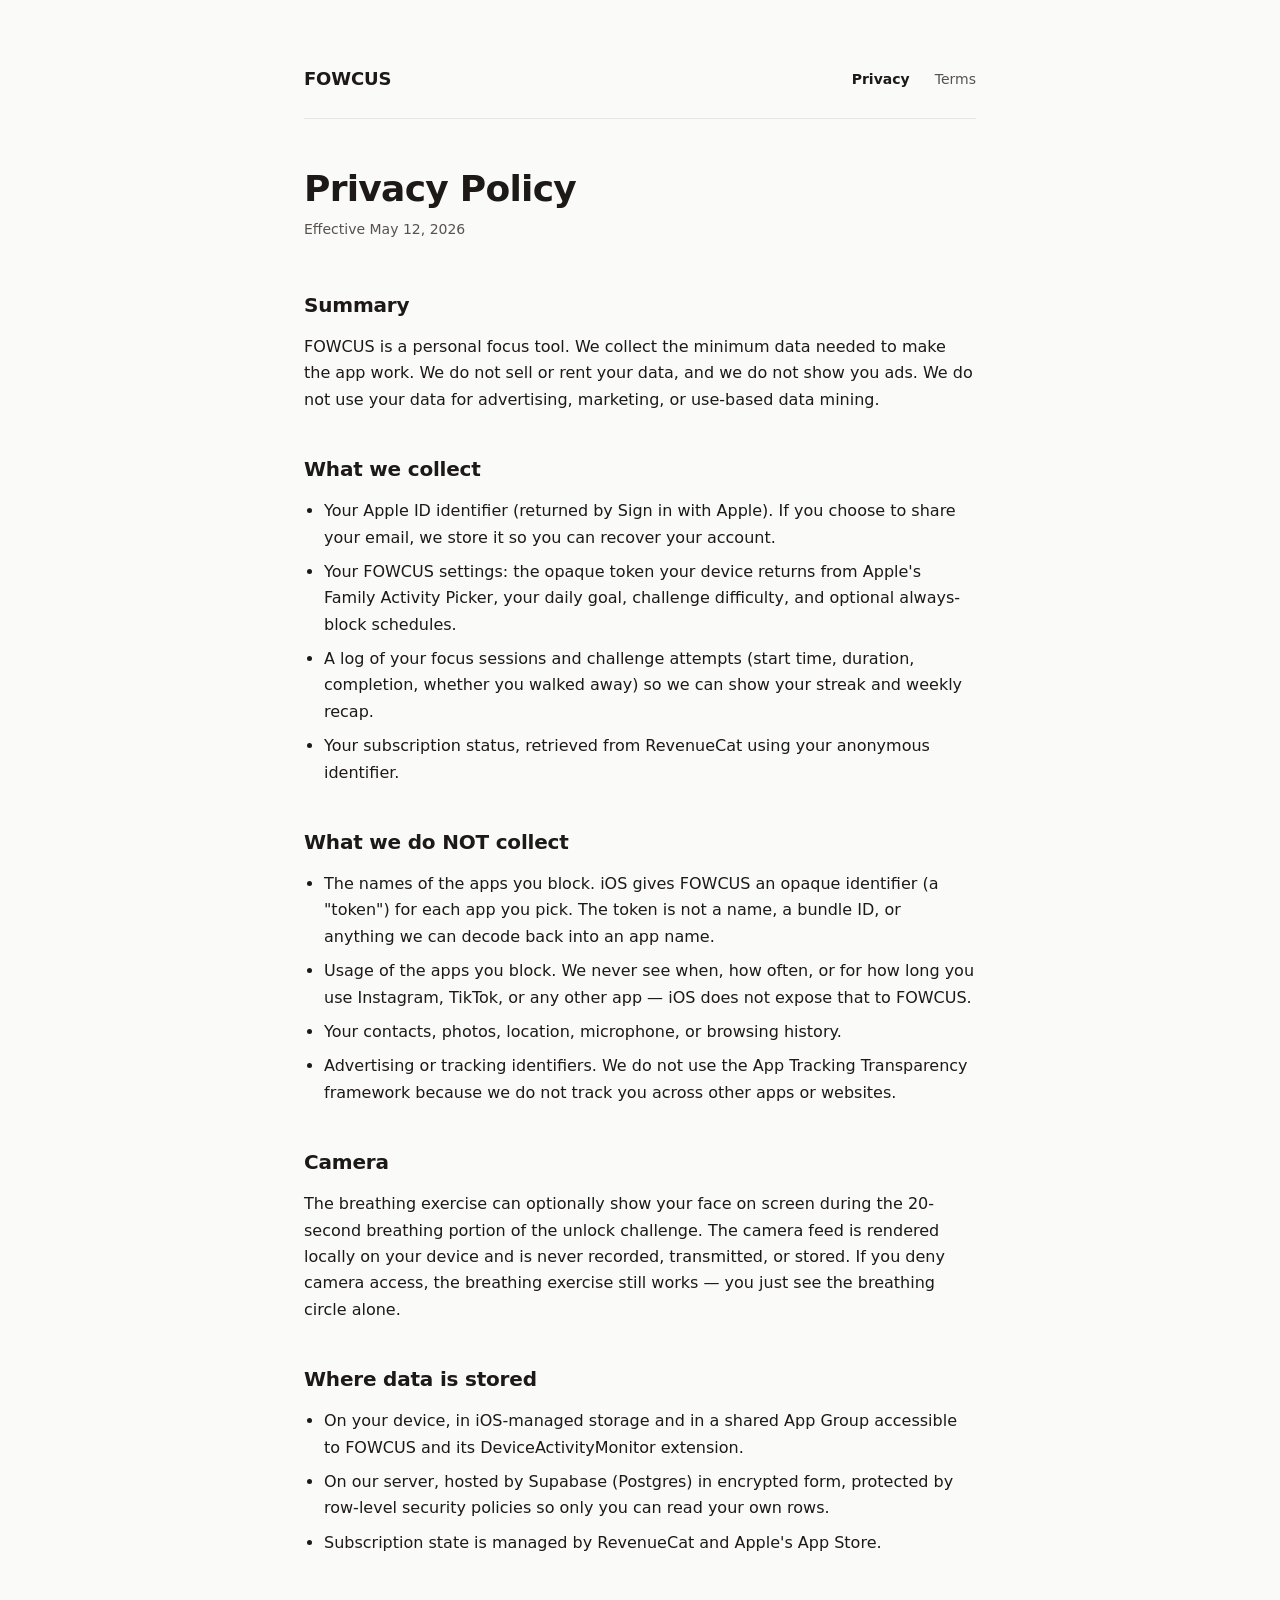
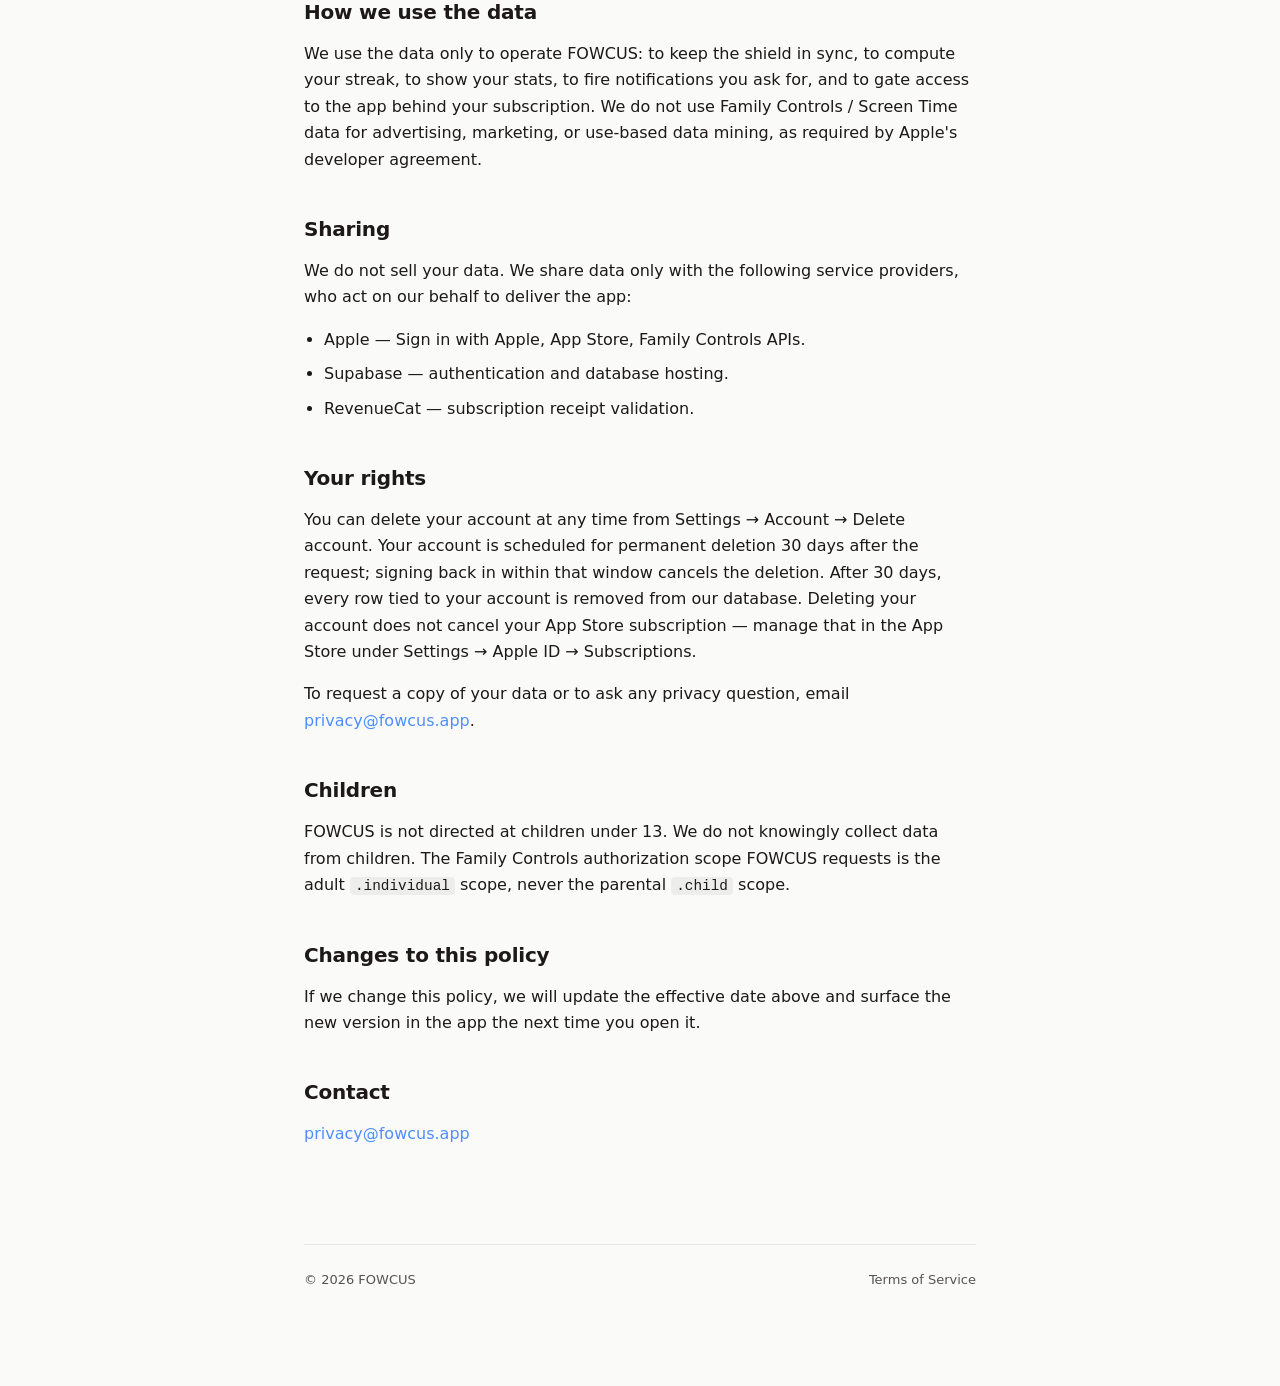
==== privacy.html @ 83e774c5 "Initial legal pages" ====
<!DOCTYPE html>
<html lang="en">
<head>
  <meta charset="UTF-8" />
  <meta name="viewport" content="width=device-width, initial-scale=1.0" />
  <meta name="robots" content="index, follow" />
  <title>Privacy Policy — FOWCUS</title>
  <meta name="description" content="The FOWCUS Privacy Policy describes what data the app collects, how it is used, and your rights." />
  <link rel="stylesheet" href="style.css" />
</head>
<body>
  <div class="container">
    <header class="site">
      <a href="index.html" class="brand">FOWCUS</a>
      <nav>
        <a href="privacy.html" class="active">Privacy</a>
        <a href="terms.html">Terms</a>
      </nav>
    </header>

    <h1>Privacy Policy</h1>
    <p class="effective-date">Effective May 12, 2026</p>

    <h2>Summary</h2>
    <p>
      FOWCUS is a personal focus tool. We collect the minimum data needed to
      make the app work. We do not sell or rent your data, and we do not show
      you ads. We do not use your data for advertising, marketing, or
      use-based data mining.
    </p>

    <h2>What we collect</h2>
    <ul>
      <li>
        Your Apple ID identifier (returned by Sign in with Apple). If you
        choose to share your email, we store it so you can recover your
        account.
      </li>
      <li>
        Your FOWCUS settings: the opaque token your device returns from
        Apple's Family Activity Picker, your daily goal, challenge
        difficulty, and optional always-block schedules.
      </li>
      <li>
        A log of your focus sessions and challenge attempts (start time,
        duration, completion, whether you walked away) so we can show your
        streak and weekly recap.
      </li>
      <li>
        Your subscription status, retrieved from RevenueCat using your
        anonymous identifier.
      </li>
    </ul>

    <h2>What we do NOT collect</h2>
    <ul>
      <li>
        The names of the apps you block. iOS gives FOWCUS an opaque
        identifier (a "token") for each app you pick. The token is not a
        name, a bundle ID, or anything we can decode back into an app name.
      </li>
      <li>
        Usage of the apps you block. We never see when, how often, or for
        how long you use Instagram, TikTok, or any other app — iOS does not
        expose that to FOWCUS.
      </li>
      <li>
        Your contacts, photos, location, microphone, or browsing history.
      </li>
      <li>
        Advertising or tracking identifiers. We do not use the App Tracking
        Transparency framework because we do not track you across other apps
        or websites.
      </li>
    </ul>

    <h2>Camera</h2>
    <p>
      The breathing exercise can optionally show your face on screen during
      the 20-second breathing portion of the unlock challenge. The camera
      feed is rendered locally on your device and is never recorded,
      transmitted, or stored. If you deny camera access, the breathing
      exercise still works — you just see the breathing circle alone.
    </p>

    <h2>Where data is stored</h2>
    <ul>
      <li>
        On your device, in iOS-managed storage and in a shared App Group
        accessible to FOWCUS and its DeviceActivityMonitor extension.
      </li>
      <li>
        On our server, hosted by Supabase (Postgres) in encrypted form,
        protected by row-level security policies so only you can read your
        own rows.
      </li>
      <li>
        Subscription state is managed by RevenueCat and Apple's App Store.
      </li>
    </ul>

    <h2>How we use the data</h2>
    <p>
      We use the data only to operate FOWCUS: to keep the shield in sync, to
      compute your streak, to show your stats, to fire notifications you ask
      for, and to gate access to the app behind your subscription. We do not
      use Family Controls / Screen Time data for advertising, marketing, or
      use-based data mining, as required by Apple's developer agreement.
    </p>

    <h2>Sharing</h2>
    <p>
      We do not sell your data. We share data only with the following service
      providers, who act on our behalf to deliver the app:
    </p>
    <ul>
      <li>Apple — Sign in with Apple, App Store, Family Controls APIs.</li>
      <li>Supabase — authentication and database hosting.</li>
      <li>RevenueCat — subscription receipt validation.</li>
    </ul>

    <h2>Your rights</h2>
    <p>
      You can delete your account at any time from Settings → Account →
      Delete account. Your account is scheduled for permanent deletion 30
      days after the request; signing back in within that window cancels the
      deletion. After 30 days, every row tied to your account is removed
      from our database. Deleting your account does not cancel your App
      Store subscription — manage that in the App Store under Settings →
      Apple ID → Subscriptions.
    </p>
    <p>
      To request a copy of your data or to ask any privacy question, email
      <a href="mailto:privacy@fowcus.app">privacy@fowcus.app</a>.
    </p>

    <h2>Children</h2>
    <p>
      FOWCUS is not directed at children under 13. We do not knowingly
      collect data from children. The Family Controls authorization scope
      FOWCUS requests is the adult <code>.individual</code> scope, never the
      parental <code>.child</code> scope.
    </p>

    <h2>Changes to this policy</h2>
    <p>
      If we change this policy, we will update the effective date above and
      surface the new version in the app the next time you open it.
    </p>

    <h2>Contact</h2>
    <p>
      <a href="mailto:privacy@fowcus.app">privacy@fowcus.app</a>
    </p>

    <footer class="site">
      <span>&copy; 2026 FOWCUS</span>
      <span>
        <a href="terms.html">Terms of Service</a>
      </span>
    </footer>
  </div>
</body>
</html>
---- style.css ----
:root {
  --bg: #fafaf9;
  --surface: #ffffff;
  --border: #e7e5e4;
  --text: #1c1917;
  --text-muted: #57534e;
  --accent: #4F8EFF;
  --radius: 12px;
  --max-width: 720px;
  --font-sans: -apple-system, BlinkMacSystemFont, "SF Pro Text", "Segoe UI",
    system-ui, sans-serif;
}

* {
  box-sizing: border-box;
}

html {
  -webkit-text-size-adjust: 100%;
}

body {
  margin: 0;
  background: var(--bg);
  color: var(--text);
  font-family: var(--font-sans);
  font-size: 16px;
  line-height: 1.65;
  -webkit-font-smoothing: antialiased;
  -moz-osx-font-smoothing: grayscale;
}

.container {
  max-width: var(--max-width);
  margin: 0 auto;
  padding: 64px 24px 96px;
}

header.site {
  display: flex;
  align-items: center;
  justify-content: space-between;
  margin-bottom: 48px;
  padding-bottom: 24px;
  border-bottom: 1px solid var(--border);
}

header.site .brand {
  font-weight: 700;
  font-size: 18px;
  letter-spacing: -0.01em;
  color: var(--text);
  text-decoration: none;
}

header.site nav a {
  color: var(--text-muted);
  text-decoration: none;
  font-size: 14px;
  margin-left: 20px;
  transition: color 0.15s ease;
}

header.site nav a:hover {
  color: var(--text);
}

header.site nav a.active {
  color: var(--text);
  font-weight: 600;
}

h1 {
  font-size: 36px;
  font-weight: 700;
  letter-spacing: -0.02em;
  margin: 0 0 8px;
  line-height: 1.2;
}

.effective-date {
  color: var(--text-muted);
  font-size: 14px;
  margin: 0 0 48px;
}

h2 {
  font-size: 20px;
  font-weight: 600;
  letter-spacing: -0.01em;
  margin: 40px 0 12px;
  color: var(--text);
}

h2:first-of-type {
  margin-top: 0;
}

p {
  margin: 0 0 16px;
  color: var(--text);
}

ul {
  margin: 0 0 16px;
  padding-left: 20px;
}

li {
  margin-bottom: 8px;
  color: var(--text);
}

a {
  color: var(--accent);
  text-decoration: none;
}

a:hover {
  text-decoration: underline;
}

code {
  font-family: ui-monospace, "SF Mono", Menlo, Consolas, monospace;
  font-size: 0.9em;
  background: rgba(0, 0, 0, 0.05);
  padding: 1px 5px;
  border-radius: 4px;
}

footer.site {
  margin-top: 96px;
  padding-top: 24px;
  border-top: 1px solid var(--border);
  color: var(--text-muted);
  font-size: 13px;
  display: flex;
  justify-content: space-between;
}

footer.site a {
  color: var(--text-muted);
}

/* Landing page */
.landing {
  text-align: center;
  padding-top: 96px;
}

.landing h1 {
  font-size: 48px;
  margin-bottom: 16px;
}

.landing .lede {
  font-size: 18px;
  color: var(--text-muted);
  margin-bottom: 48px;
}

.landing .links {
  display: flex;
  gap: 16px;
  justify-content: center;
  flex-wrap: wrap;
}

.landing .links a {
  display: inline-block;
  padding: 14px 28px;
  background: var(--surface);
  border: 1px solid var(--border);
  border-radius: var(--radius);
  color: var(--text);
  font-weight: 600;
  transition: all 0.15s ease;
}

.landing .links a:hover {
  border-color: var(--accent);
  color: var(--accent);
  text-decoration: none;
  transform: translateY(-1px);
}

@media (max-width: 600px) {
  .container {
    padding: 32px 20px 64px;
  }
  h1 {
    font-size: 28px;
  }
  .landing h1 {
    font-size: 36px;
  }
  header.site nav a {
    margin-left: 12px;
  }
}
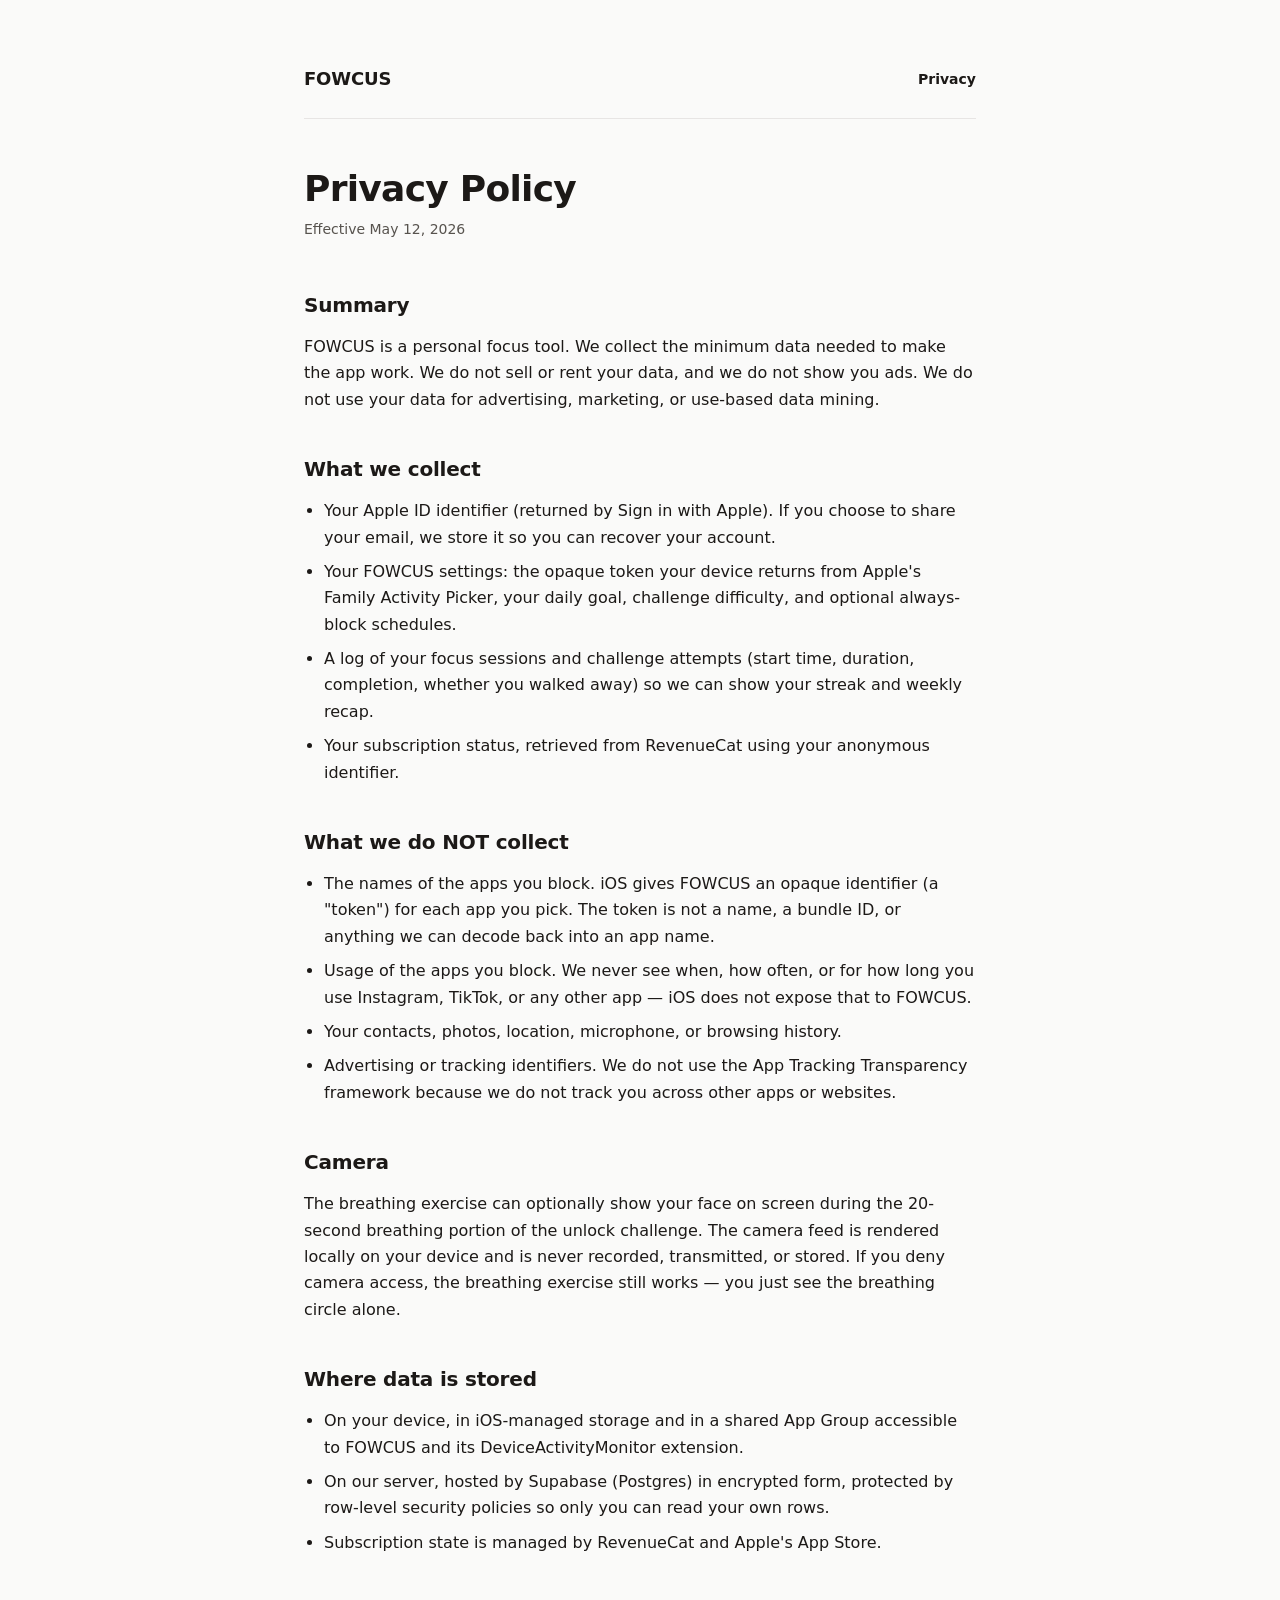
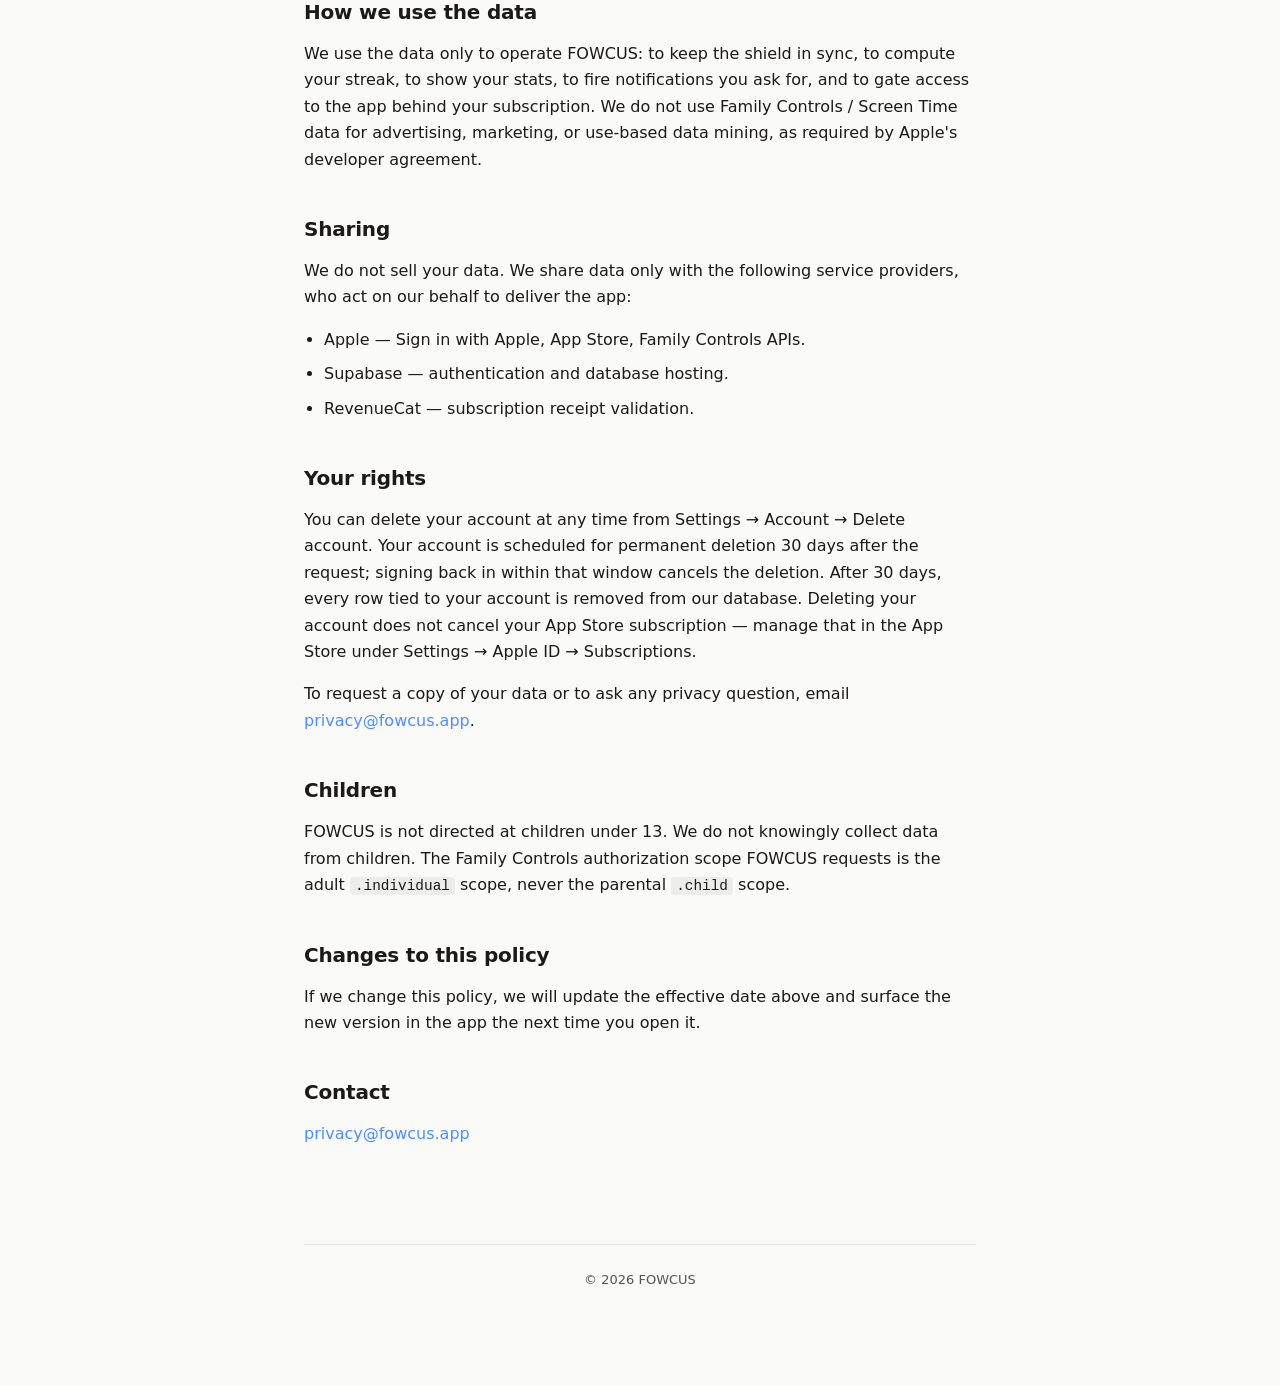
==== commit 2b31bc5d: "Remove public Terms of Service page" ====
--- a/privacy.html
+++ b/privacy.html
@@ -14,7 +14,6 @@
       <a href="index.html" class="brand">FOWCUS</a>
       <nav>
         <a href="privacy.html" class="active">Privacy</a>
-        <a href="terms.html">Terms</a>
       </nav>
     </header>
 
@@ -153,11 +152,8 @@
       <a href="mailto:privacy@fowcus.app">privacy@fowcus.app</a>
     </p>
 
-    <footer class="site">
+    <footer class="site" style="justify-content: center;">
       <span>&copy; 2026 FOWCUS</span>
-      <span>
-        <a href="terms.html">Terms of Service</a>
-      </span>
     </footer>
   </div>
 </body>
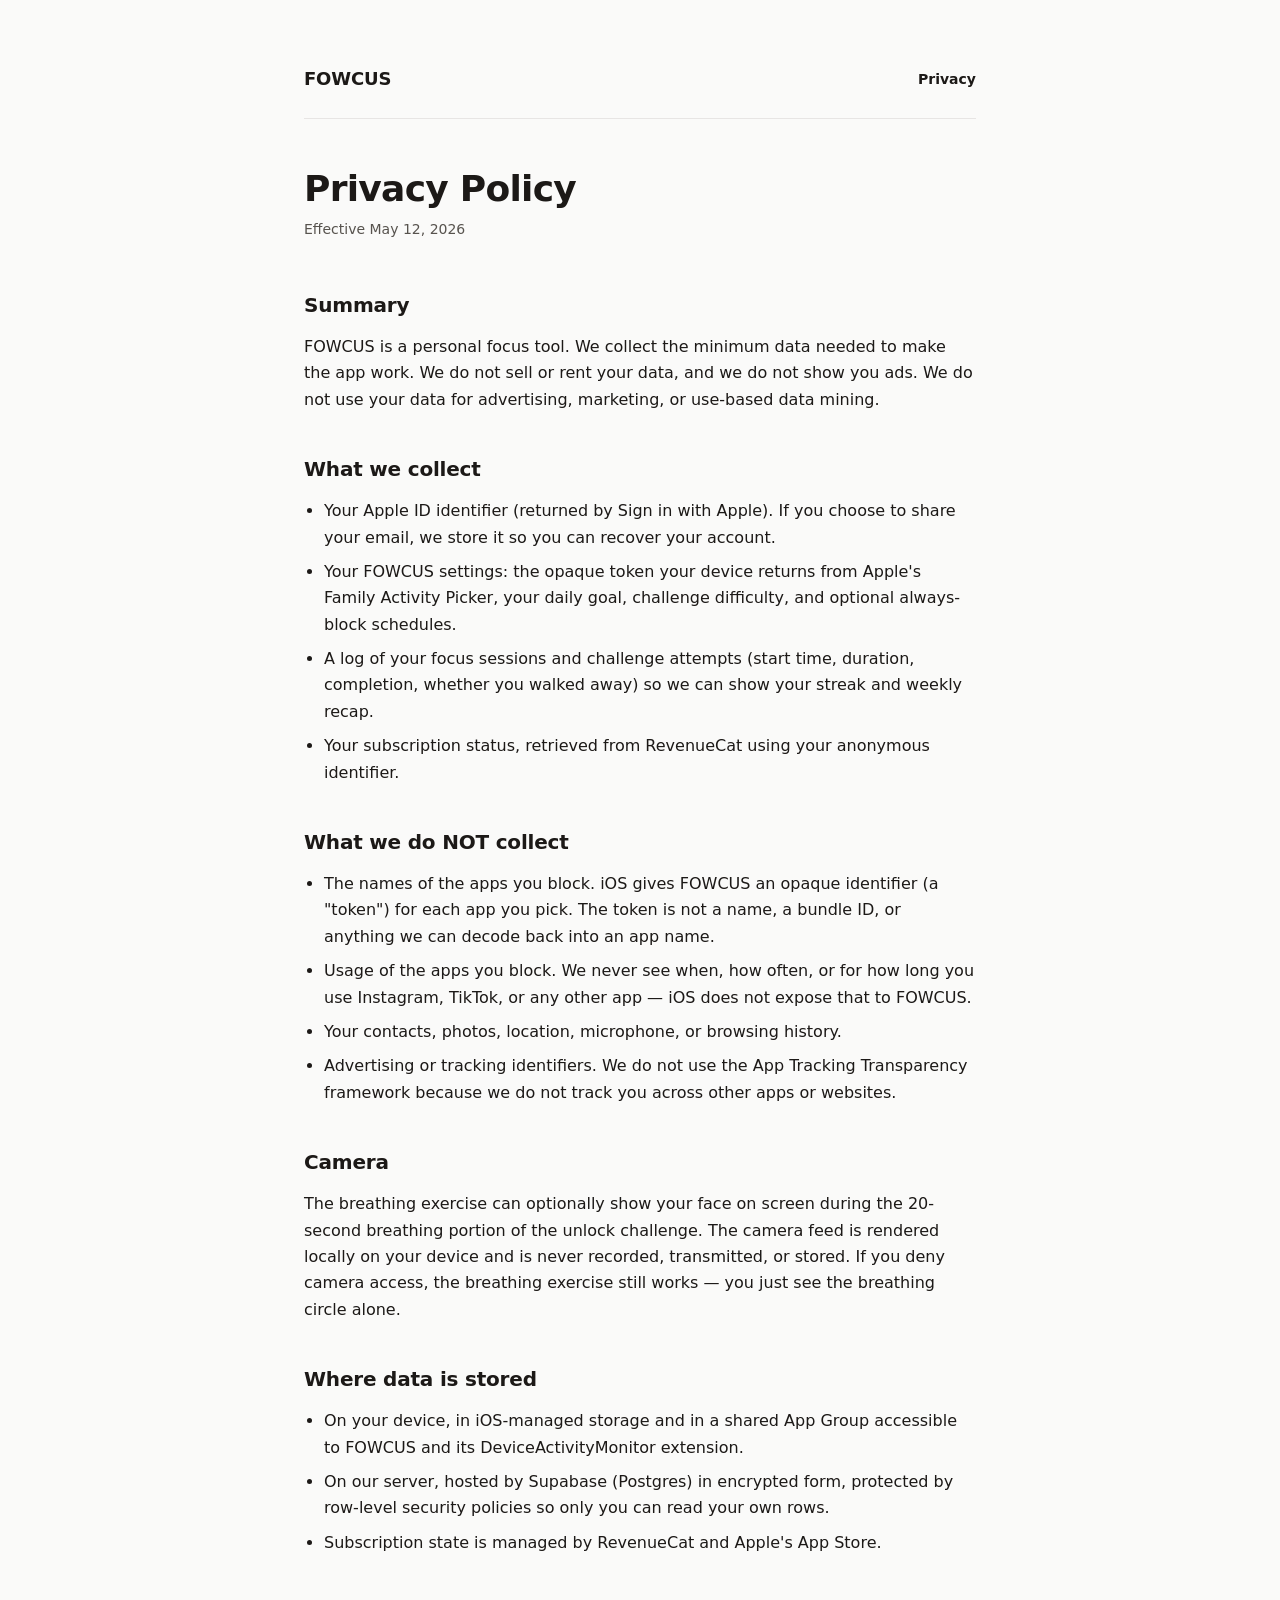
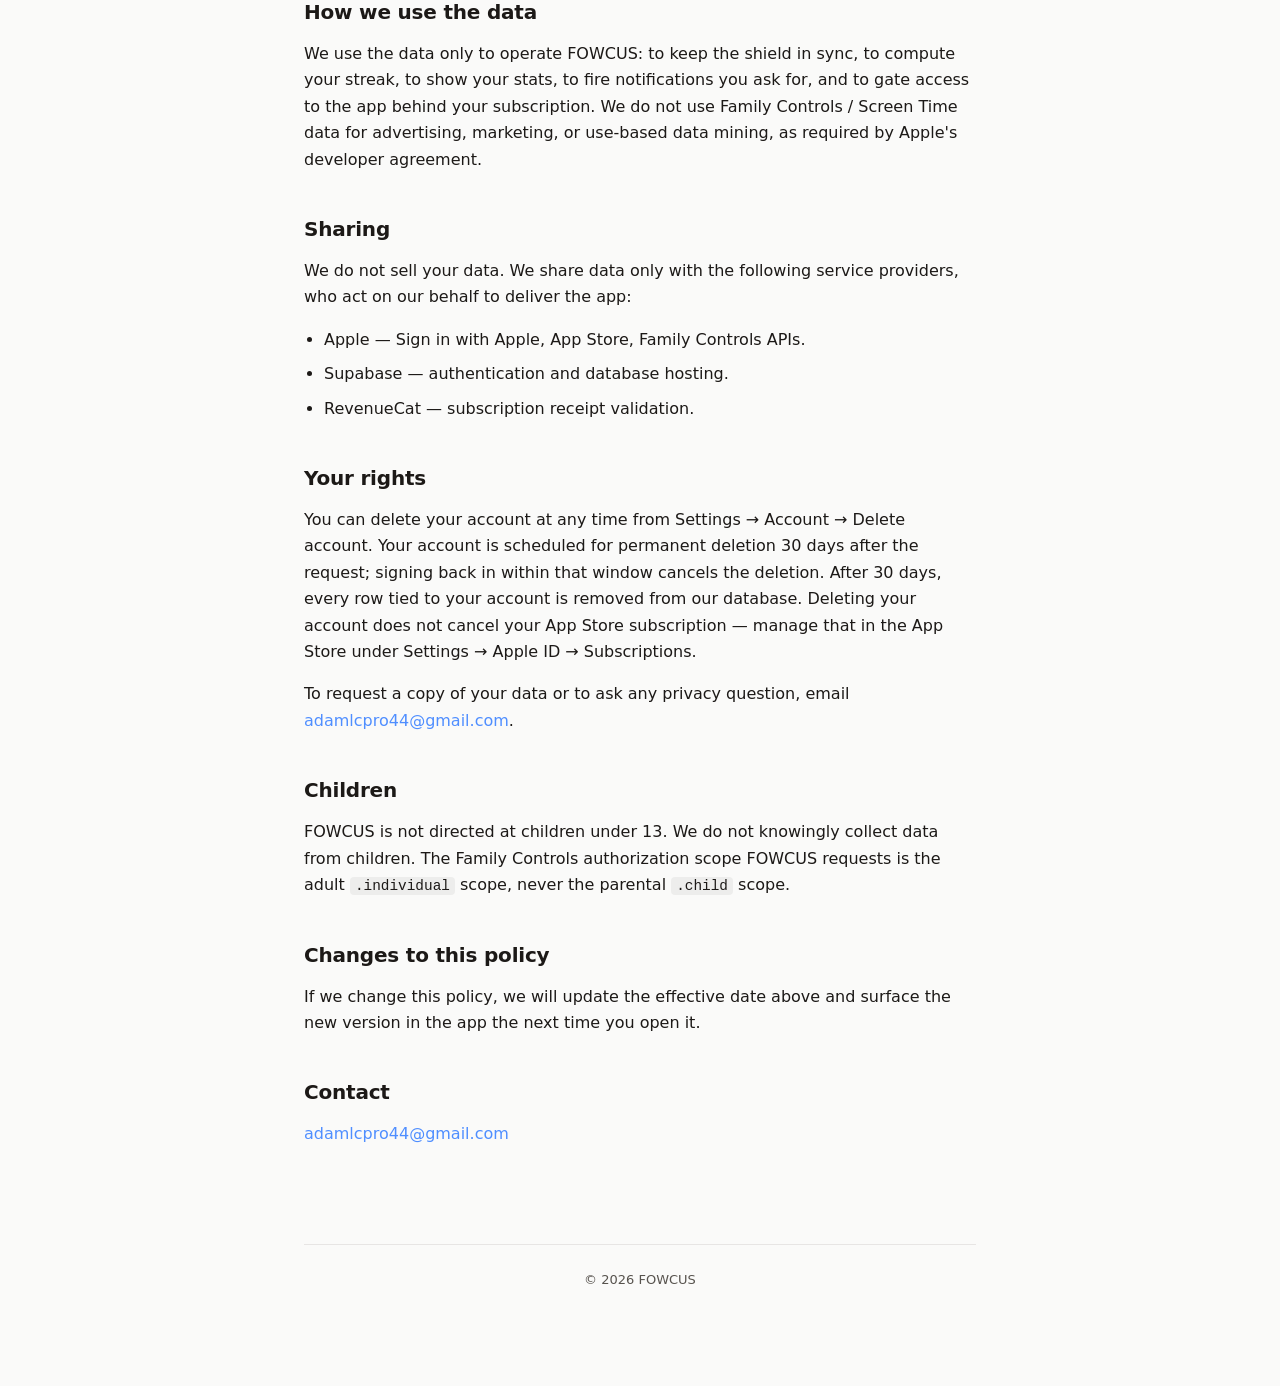
==== commit edb8ebeb: "Use personal contact email" ====
--- a/privacy.html
+++ b/privacy.html
@@ -130,7 +130,7 @@
     </p>
     <p>
       To request a copy of your data or to ask any privacy question, email
-      <a href="mailto:privacy@fowcus.app">privacy@fowcus.app</a>.
+      <a href="mailto:adamlcpro44@gmail.com">adamlcpro44@gmail.com</a>.
     </p>
 
     <h2>Children</h2>
@@ -149,7 +149,7 @@
 
     <h2>Contact</h2>
     <p>
-      <a href="mailto:privacy@fowcus.app">privacy@fowcus.app</a>
+      <a href="mailto:adamlcpro44@gmail.com">adamlcpro44@gmail.com</a>
     </p>
 
     <footer class="site" style="justify-content: center;">
